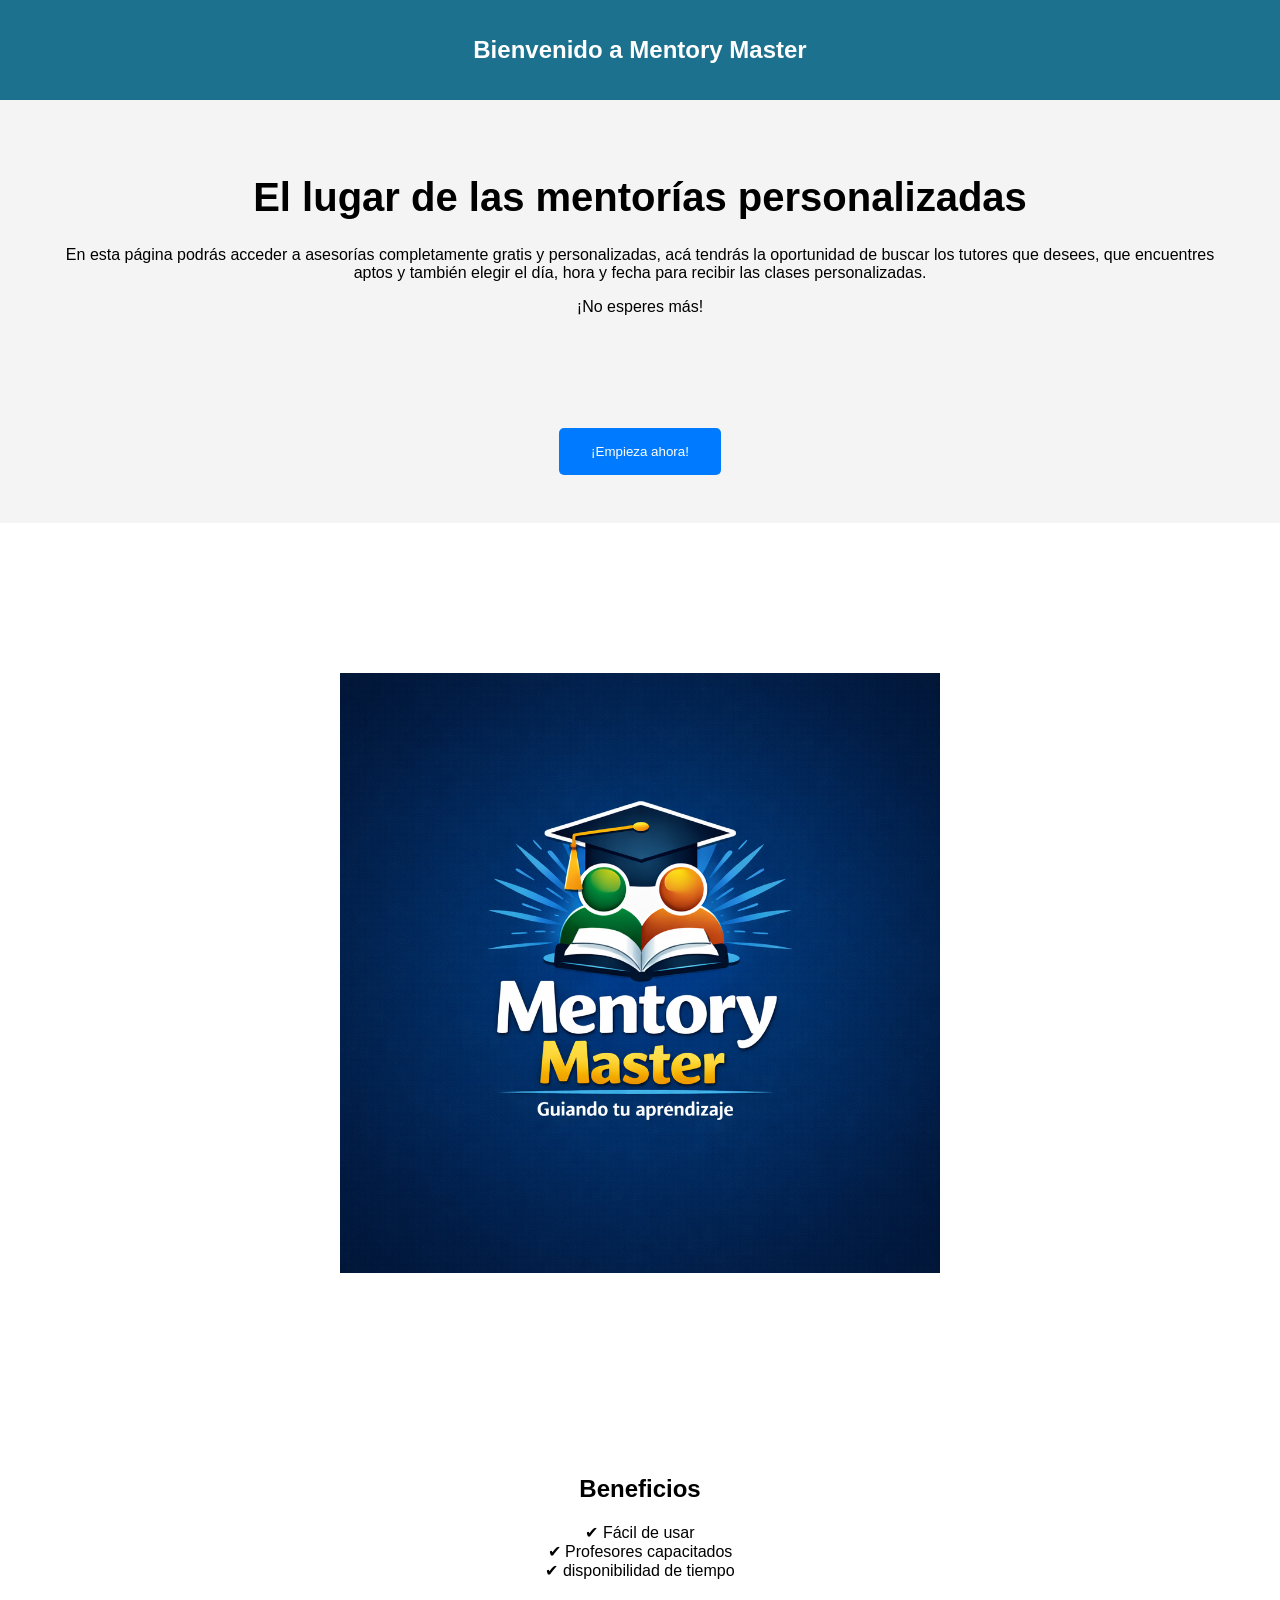
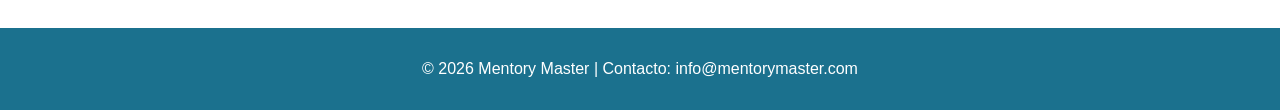
==== index.html @ bf9f0c04 "se terminan los cambios" ====
<!DOCTYPE html>
<html lang="es">
<head>
    <meta charset="UTF-8">
    <meta name="viewport" content="width=device-width, initial-scale=1.0">
    <title>Mentory Master</title>
    <link rel="stylesheet" href="./CSS/estiloinicio.css">
</head>
<body>
    <header>
        <h2>Bienvenido a Mentory Master</h2>
    </header>
    <div class="hero">
        <h1>El lugar de las mentorías personalizadas</h1>
    <p>En esta página podrás acceder a asesorías completamente gratis y personalizadas, 
       acá tendrás la oportunidad de buscar los tutores que desees, que encuentres aptos y también elegir el día,
       hora y fecha para recibir las clases personalizadas.
    </p>
    <p>¡No esperes más!</p>
    </div>
    <div class="hero">
        <a href="html/registro.html">
         <button class="btn">¡Empieza ahora!</button>
        </a>
    </div>
    
    <div class="contenedor">
        <img src="images/logo-mentory-master.png" alt="Logo Mentory Master" width="600">
    </div>
    

    <section>
    <h2>Beneficios</h2>
    <p>✔ Fácil de usar<br>✔ Profesores capacitados<br>✔ disponibilidad de tiempo</p>
  </section>

  <footer>
    <p>© 2026 Mentory Master | Contacto: info@mentorymaster.com</p>
  </footer>


</body>
</html>
---- CSS/estiloinicio.css ----
body { 
    font-family: Arial, sans-serif; margin:0; 
}

header { 
        background:rgb(27, 113, 142); color:#ffffff; padding:1rem; text-align:center; 
    }
.hero { 
    padding:3rem; text-align:center; background:#f4f4f4; 
}

.hero h1 { 
    font-size:2.5rem; 
}

.cta { 
    background:#007BFF; color:#fff; padding:1rem 2rem; border:none; cursor:pointer; 
}

section { 
    padding:2rem; text-align:center; 
}

footer { 
    background:rgb(27, 113, 142); color:#fff; padding:1rem; text-align:center; 
}
.contenedor {
  display: flex;
  justify-content: center;
  align-items: center;
  height: 100vh;
}
.btn {
  background: #007BFF;
  text-align:center;
  color: #fff;
  padding: 1rem 2rem;
  border: none;
  cursor: pointer;
  border-radius: 5px;
}
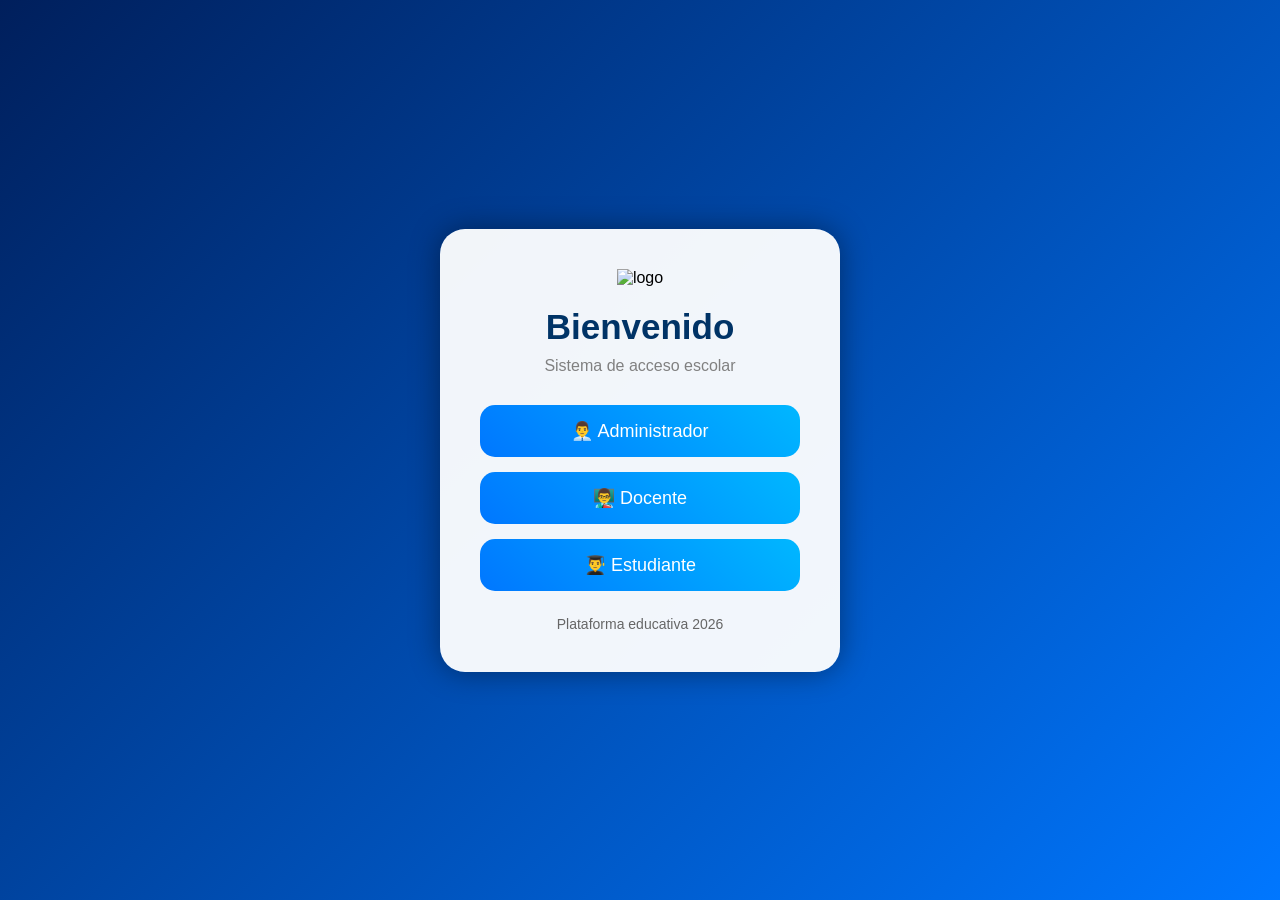
==== commit 04efbbf3: "subiendo proyecto RF004" ====
--- a/index.html
+++ b/index.html
@@ -1,43 +1,47 @@
 <!DOCTYPE html>
 <html lang="es">
 <head>
-    <meta charset="UTF-8">
-    <meta name="viewport" content="width=device-width, initial-scale=1.0">
-    <title>Mentory Master</title>
-    <link rel="stylesheet" href="./CSS/estiloinicio.css">
+
+<meta charset="UTF-8">
+<meta name="viewport" content="width=device-width, initial-scale=1.0">
+
+<title>Sistema Escolar</title>
+
+<link rel="stylesheet" href="css/style.css">
+
 </head>
 <body>
-    <header>
-        <h2>Bienvenido a Mentory Master</h2>
-    </header>
-    <div class="hero">
-        <h1>El lugar de las mentorías personalizadas</h1>
-    <p>En esta página podrás acceder a asesorías completamente gratis y personalizadas, 
-       acá tendrás la oportunidad de buscar los tutores que desees, que encuentres aptos y también elegir el día,
-       hora y fecha para recibir las clases personalizadas.
+
+<div class="container">
+
+    <img 
+    class="logo"
+    src="https://cdn-icons-png.flaticon.com/512/3135/3135755.png"
+    alt="logo">
+
+    <h1>Bienvenido</h1>
+
+    <p>
+        Sistema de acceso escolar
     </p>
-    <p>¡No esperes más!</p>
+
+    <a href="login-admin.html">
+        👨‍💼 Administrador
+    </a>
+
+    <a href="docente.html">
+        👨‍🏫 Docente
+    </a>
+
+    <a href="estudiante.html">
+        👨‍🎓 Estudiante
+    </a>
+
+    <div class="footer">
+        Plataforma educativa 2026
     </div>
-    <div class="hero">
-        <a href="html/registro.html">
-         <button class="btn">¡Empieza ahora!</button>
-        </a>
-    </div>
-    
-    <div class="contenedor">
-        <img src="images/logo-mentory-master.png" alt="Logo Mentory Master" width="600">
-    </div>
-    
 
-    <section>
-    <h2>Beneficios</h2>
-    <p>✔ Fácil de usar<br>✔ Profesores capacitados<br>✔ disponibilidad de tiempo</p>
-  </section>
-
-  <footer>
-    <p>© 2026 Mentory Master | Contacto: info@mentorymaster.com</p>
-  </footer>
-
+</div>
 
 </body>
 </html>
--- a/css/style.css
+++ b/css/style.css
@@ -0,0 +1,102 @@
+*{
+    margin:0;
+    padding:0;
+    box-sizing:border-box;
+    font-family:Arial;
+}
+
+body{
+    height:100vh;
+    display:flex;
+    justify-content:center;
+    align-items:center;
+    background:linear-gradient(135deg,#001f5c,#0077ff);
+    overflow:hidden;
+}
+
+.container{
+    width:400px;
+    background:rgba(255,255,255,0.95);
+    padding:40px;
+    border-radius:25px;
+    text-align:center;
+    box-shadow:0 0 30px rgba(0,0,0,0.4);
+    animation:entrada 1s ease;
+}
+
+@keyframes entrada{
+    from{
+        transform:translateY(-40px);
+        opacity:0;
+    }
+
+    to{
+        transform:translateY(0);
+        opacity:1;
+    }
+}
+
+.logo{
+    width:100px;
+    margin-bottom:20px;
+}
+
+h1{
+    color:#003366;
+    margin-bottom:10px;
+    font-size:35px;
+}
+
+p{
+    color:gray;
+    margin-bottom:30px;
+}
+
+a{
+    display:block;
+    text-decoration:none;
+    background:linear-gradient(45deg,#0077ff,#00b7ff);
+    color:white;
+    padding:15px;
+    margin:15px 0;
+    border-radius:15px;
+    font-size:18px;
+    transition:0.3s;
+}
+
+a:hover{
+    transform:scale(1.05);
+    box-shadow:0 0 15px rgba(0,119,255,0.5);
+}
+
+.footer{
+    margin-top:25px;
+    color:#666;
+    font-size:14px;
+}
+
+input{
+    width:100%;
+    padding:15px;
+    margin:15px 0;
+    border:none;
+    border-radius:15px;
+    background:#f1f1f1;
+    font-size:16px;
+}
+
+button{
+    width:100%;
+    padding:15px;
+    border:none;
+    border-radius:15px;
+    background:linear-gradient(45deg,#0077ff,#00b7ff);
+    color:white;
+    font-size:18px;
+    cursor:pointer;
+    transition:0.3s;
+}
+
+button:hover{
+    transform:scale(1.03);
+}
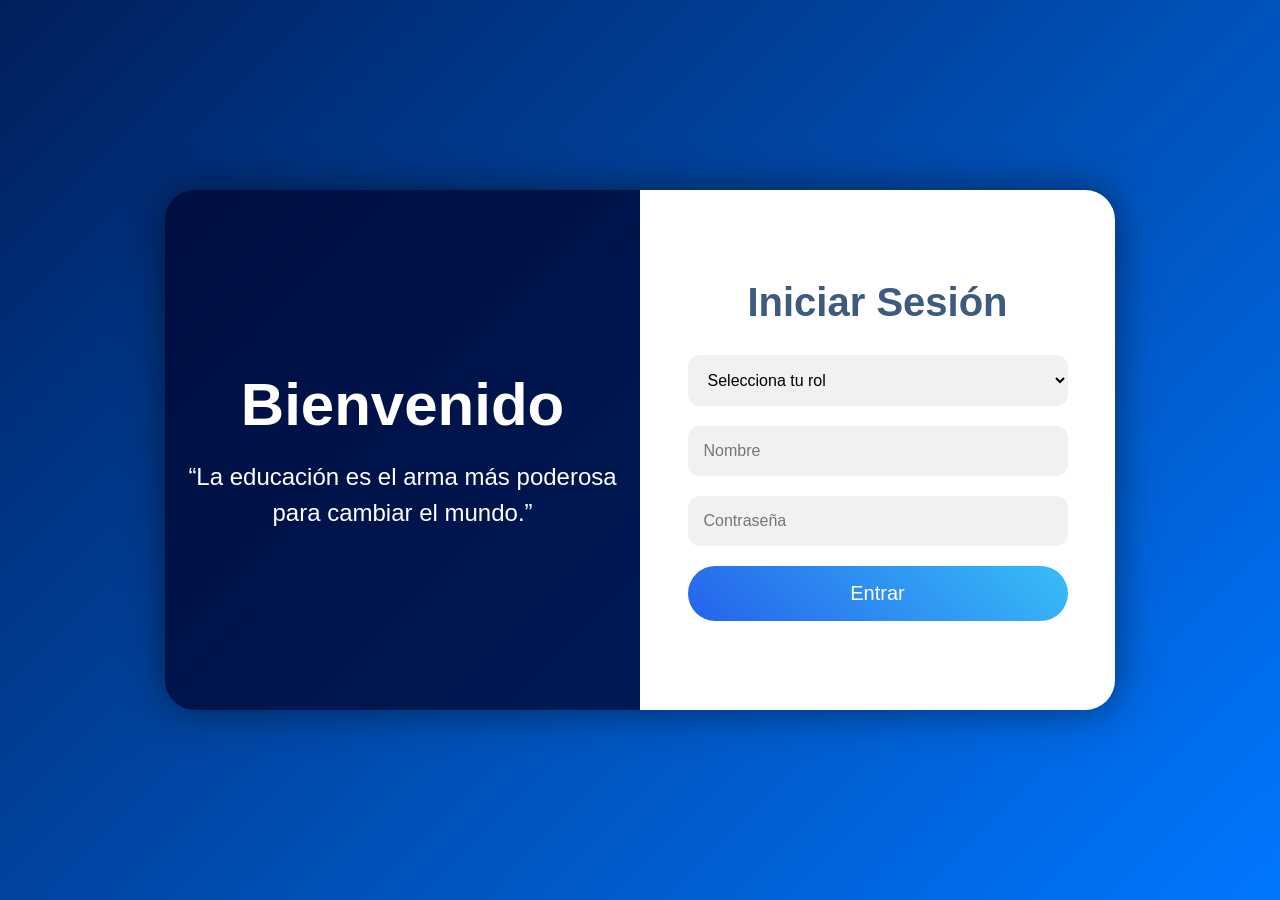
==== commit 260334fe: "subiendo proyecto RF004" ====
--- a/index.html
+++ b/index.html
@@ -1,47 +1,57 @@
 <!DOCTYPE html>
 <html lang="es">
+
 <head>
+    <meta charset="UTF-8">
+    <meta name="viewport" content="width=device-width, initial-scale=1.0">
+    <title>Login Animado</title>
+    <link rel="stylesheet" href="styles y scrip/styles.css">
+</head>
 
-<meta charset="UTF-8">
-<meta name="viewport" content="width=device-width, initial-scale=1.0">
-
-<title>Sistema Escolar</title>
-
-<link rel="stylesheet" href="css/style.css">
-
-</head>
 <body>
 
-<div class="container">
+    <div class="container">
+        <div class="left-panel">
+            <div class="overlay"></div>
+            <div class="content-left">
+                <h1>Bienvenido</h1>
+                <p>
+                    “La educación es el arma más poderosa <br>
+                    para cambiar el mundo.”
+                </p>
+            </div>
+        </div>
+        <div class="right-panel">
+            <form class="login-form" id="loginForm">
+                <h2>Iniciar Sesión</h2>
 
-    <img 
-    class="logo"
-    src="https://cdn-icons-png.flaticon.com/512/3135/3135755.png"
-    alt="logo">
+                <select required>
+                    <option value="" disabled selected>Selecciona tu rol</option>
+                    <option>Administrador</option>
+                    <option>Docente</option>
+                    <option>Estudiante</option>
+                </select>
 
-    <h1>Bienvenido</h1>
+                <input type="text" placeholder="Nombre" required>
+                <input type="password" placeholder="Contraseña" required>
 
-    <p>
-        Sistema de acceso escolar
-    </p>
+                <button type="submit" class="login-btn">
+                    <span>Entrar</span>
+                </button>
+            </form>
 
-    <a href="login-admin.html">
-        👨‍💼 Administrador
-    </a>
+            <!-- Pantalla animada -->
 
-    <a href="docente.html">
-        👨‍🏫 Docente
-    </a>
+            <div class="success-screen" id="successScreen">
+                <div class="loader"></div>
+                <h2>Ingresando...</h2>
+                <p>Bienvenido al sistema</p>
+            </div>
+        </div>
 
-    <a href="estudiante.html">
-        👨‍🎓 Estudiante
-    </a>
-
-    <div class="footer">
-        Plataforma educativa 2026
     </div>
 
-</div>
+    <script src="styles y scrip/scrip.js"></script>
+</body>
 
-</body>
 </html>
--- a/styles y scrip/styles.css
+++ b/styles y scrip/styles.css
@@ -0,0 +1,233 @@
+*{
+    margin:0;
+    padding:0;
+    box-sizing:border-box;
+    font-family: Arial, Helvetica, sans-serif;
+}
+
+body{
+    height:100vh;
+    display:flex;
+    justify-content:center;
+    align-items:center;
+    background: linear-gradient(135deg,#001f5c,#0077ff);
+    overflow:hidden;
+}
+
+.container{
+    width:950px;
+    height:520px;
+    display:flex;
+    border-radius:30px;
+    overflow:hidden;
+    box-shadow:0 0 40px rgba(0,0,0,0.5);
+    animation: aparecer 1s ease;
+}
+
+@keyframes aparecer{
+    from{
+        transform:scale(0.8);
+        opacity:0;
+    }
+
+    to{
+        transform:scale(1);
+        opacity:1;
+    }
+}
+
+.left-panel{
+    width:50%;
+    position:relative;
+    background:url('https://images.unsplash.com/photo-1521587760476-6c12a4b040da?q=80&w=1200&auto=format&fit=crop') center/cover;
+    display:flex;
+    justify-content:center;
+    align-items:center;
+}
+
+.overlay{
+    position:absolute;
+    width:100%;
+    height:100%;
+    background:rgba(0,0,40,0.7);
+}
+
+.content-left{
+    position:relative;
+    z-index:2;
+    text-align:center;
+    color:white;
+    padding:20px;
+    animation: moverTexto 2s infinite alternate;
+}
+
+@keyframes moverTexto{
+    from{
+        transform:translateY(-5px);
+    }
+
+    to{
+        transform:translateY(5px);
+    }
+}
+
+.content-left h1{
+    font-size:60px;
+    margin-bottom:20px;
+}
+
+.content-left p{
+    font-size:24px;
+    line-height:1.5;
+}
+
+.right-panel{
+    width:50%;
+    background:white;
+    display:flex;
+    justify-content:center;
+    align-items:center;
+    position:relative;
+}
+
+.login-form{
+    width:80%;
+    display:flex;
+    flex-direction:column;
+    gap:20px;
+    transition:0.5s;
+}
+
+.login-form h2{
+    text-align:center;
+    color:#3d5a80;
+    font-size:40px;
+    margin-bottom:10px;
+}
+
+.login-form input,
+.login-form select{
+    padding:16px;
+    border:none;
+    border-radius:12px;
+    background:#f1f1f1;
+    font-size:16px;
+    outline:none;
+    transition:0.3s;
+}
+
+.login-form input:focus,
+.login-form select:focus{
+    transform:scale(1.03);
+    box-shadow:0 0 10px rgba(0,119,255,0.4);
+}
+
+.login-btn{
+    height:55px;
+    border:none;
+    border-radius:40px;
+    background:linear-gradient(45deg,#2563eb,#38bdf8);
+    color:white;
+    font-size:20px;
+    cursor:pointer;
+    position:relative;
+    overflow:hidden;
+    transition:0.4s;
+}
+
+.login-btn:hover{
+    transform:scale(1.05);
+    box-shadow:0 0 20px rgba(0,119,255,0.6);
+}
+
+.login-btn::before{
+    content:'';
+    position:absolute;
+    width:40px;
+    height:200%;
+    background:rgba(255,255,255,0.4);
+    transform:rotate(25deg);
+    top:-50px;
+    left:-80px;
+    animation: brillo 3s infinite;
+}
+
+@keyframes brillo{
+    0%{
+        left:-80px;
+    }
+
+    100%{
+        left:120%;
+    }
+}
+
+.success-screen{
+    position:absolute;
+    width:100%;
+    height:100%;
+    background:linear-gradient(135deg,#2563eb,#38bdf8);
+    display:flex;
+    justify-content:center;
+    align-items:center;
+    flex-direction:column;
+    color:white;
+    transform:scale(0);
+    transition:0.6s ease;
+}
+
+.success-screen.active{
+    transform:scale(1);
+}
+
+.loader{
+    width:90px;
+    height:90px;
+    border:8px solid rgba(255,255,255,0.3);
+    border-top:8px solid white;
+    border-radius:50%;
+    animation:girar 1s linear infinite;
+    margin-bottom:25px;
+}
+
+@keyframes girar{
+    from{
+        transform:rotate(0deg);
+    }
+
+    to{
+        transform:rotate(360deg);
+    }
+}
+
+.success-screen h2{
+    font-size:40px;
+    margin-bottom:10px;
+}
+
+.success-screen p{
+    font-size:20px;
+}
+
+@media(max-width:900px){
+
+    .container{
+        width:95%;
+        height:auto;
+        flex-direction:column;
+    }
+
+    .left-panel,
+    .right-panel{
+        width:100%;
+        height:350px;
+    }
+
+    .content-left h1{
+        font-size:45px;
+    }
+
+    .content-left p{
+        font-size:18px;
+    }
+}
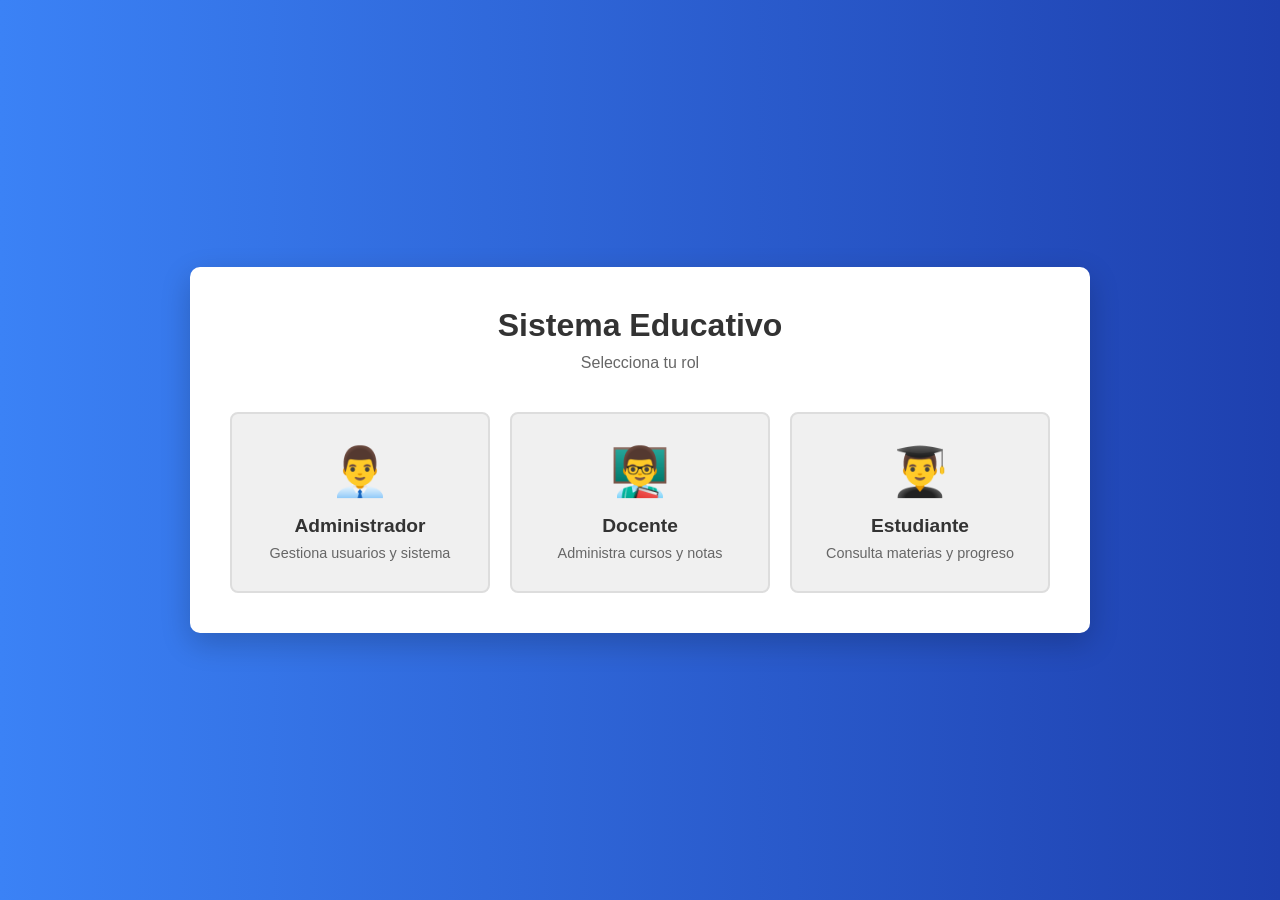
==== commit 8797d318: "subiendo pagina terminada con el RF003 y RF004" ====
--- a/index.html
+++ b/index.html
@@ -1,57 +1,89 @@
 <!DOCTYPE html>
 <html lang="es">
-
 <head>
     <meta charset="UTF-8">
     <meta name="viewport" content="width=device-width, initial-scale=1.0">
-    <title>Login Animado</title>
+    <title>Inicio de Sesión</title>
     <link rel="stylesheet" href="styles y scrip/styles.css">
 </head>
+<body>
+    <div class="cuerpo">
+        <div class="div-container">
+            <!-- PANEL DE ROLES -->
+            <div class="divRolPanel-rol-panel" id="rolPanel">
+                <div class="div-titulo">
+                    <h1>Sistema Educativo</h1>
+                    <p>Selecciona tu rol</p>
+                </div>
 
-<body>
+                <div class="roles">
+                    <div class="card" onclick="seleccionarRol('administrador')">
+                        <h2>👨‍💼</h2>
+                        <h3>Administrador</h3>
+                        <p>Gestiona usuarios y sistema</p>
+                    </div>
 
-    <div class="container">
-        <div class="left-panel">
-            <div class="overlay"></div>
-            <div class="content-left">
-                <h1>Bienvenido</h1>
-                <p>
-                    “La educación es el arma más poderosa <br>
-                    para cambiar el mundo.”
-                </p>
+                    <div class="card" onclick="seleccionarRol('docente')">
+                        <h2>👨‍🏫</h2>
+                        <h3>Docente</h3>
+                        <p>Administra cursos y notas</p>
+                    </div>
+
+                    <div class="card" onclick="seleccionarRol('estudiante')">
+                        <h2>👨‍🎓</h2>
+                        <h3>Estudiante</h3>
+                        <p>Consulta materias y progreso</p>
+                    </div>
+                </div>
             </div>
+
+            <!-- PANEL LOGIN -->
+            <div class="divLoginPanel-login-panel" id="loginPanel" style="display: none;">
+                <button class="btn-atras" onclick="volverARoles()">← Atrás</button>
+
+                <div class="login-izquierda">
+                    <div class="login-contenido-izq">
+                        <h1 class="bienvenido-texto">Bienvenido</h1>
+                        <p class="frase-texto">La educación es el arma más poderosa para cambiar el mundo.</p>
+                    </div>
+                </div>
+
+                <div class="login-derecha">
+                    <div class="titulo-login">
+                        <h2>Iniciar Sesión</h2>
+                        <p id="rolSubtitulo">Administrador</p>
+                    </div>
+
+                    <form onsubmit="iniciarSesion(event)" id="formLogin">
+                        <div class="form-group">
+                            <label>Nombre de Usuario</label>
+                            <input 
+                                type="text" 
+                                id="username" 
+                                placeholder="Ingresa tu nombre"
+                                required
+                            >
+                        </div>
+
+                        <div class="form-group">
+                            <label>Contraseña</label>
+                            <input 
+                                type="password" 
+                                id="password" 
+                                placeholder="Ingresa tu contraseña"
+                                required
+                            >
+                        </div>
+
+                        <button type="submit" class="btn-ingresar">Ingresar</button>
+                    </form>
+                </div>
+            </div>
+
         </div>
-        <div class="right-panel">
-            <form class="login-form" id="loginForm">
-                <h2>Iniciar Sesión</h2>
-
-                <select required>
-                    <option value="" disabled selected>Selecciona tu rol</option>
-                    <option>Administrador</option>
-                    <option>Docente</option>
-                    <option>Estudiante</option>
-                </select>
-
-                <input type="text" placeholder="Nombre" required>
-                <input type="password" placeholder="Contraseña" required>
-
-                <button type="submit" class="login-btn">
-                    <span>Entrar</span>
-                </button>
-            </form>
-
-            <!-- Pantalla animada -->
-
-            <div class="success-screen" id="successScreen">
-                <div class="loader"></div>
-                <h2>Ingresando...</h2>
-                <p>Bienvenido al sistema</p>
-            </div>
-        </div>
-
     </div>
+   
 
     <script src="styles y scrip/scrip.js"></script>
 </body>
-
 </html>
--- a/styles y scrip/styles.css
+++ b/styles y scrip/styles.css
@@ -1,233 +1,310 @@
-*{
-    margin:0;
-    padding:0;
-    box-sizing:border-box;
-    font-family: Arial, Helvetica, sans-serif;
-}
-
-body{
-    height:100vh;
-    display:flex;
-    justify-content:center;
-    align-items:center;
-    background: linear-gradient(135deg,#001f5c,#0077ff);
-    overflow:hidden;
-}
-
-.container{
-    width:950px;
-    height:520px;
-    display:flex;
-    border-radius:30px;
-    overflow:hidden;
-    box-shadow:0 0 40px rgba(0,0,0,0.5);
-    animation: aparecer 1s ease;
-}
-
-@keyframes aparecer{
-    from{
-        transform:scale(0.8);
-        opacity:0;
-    }
-
-    to{
-        transform:scale(1);
-        opacity:1;
-    }
-}
-
-.left-panel{
-    width:50%;
-    position:relative;
-    background:url('https://images.unsplash.com/photo-1521587760476-6c12a4b040da?q=80&w=1200&auto=format&fit=crop') center/cover;
-    display:flex;
-    justify-content:center;
-    align-items:center;
-}
-
-.overlay{
-    position:absolute;
-    width:100%;
-    height:100%;
-    background:rgba(0,0,40,0.7);
-}
-
-.content-left{
-    position:relative;
-    z-index:2;
-    text-align:center;
-    color:white;
-    padding:20px;
-    animation: moverTexto 2s infinite alternate;
-}
-
-@keyframes moverTexto{
-    from{
-        transform:translateY(-5px);
-    }
-
-    to{
-        transform:translateY(5px);
-    }
-}
-
-.content-left h1{
-    font-size:60px;
-    margin-bottom:20px;
-}
-
-.content-left p{
-    font-size:24px;
-    line-height:1.5;
-}
-
-.right-panel{
-    width:50%;
-    background:white;
-    display:flex;
-    justify-content:center;
-    align-items:center;
-    position:relative;
-}
-
-.login-form{
-    width:80%;
-    display:flex;
-    flex-direction:column;
-    gap:20px;
-    transition:0.5s;
-}
-
-.login-form h2{
-    text-align:center;
-    color:#3d5a80;
-    font-size:40px;
-    margin-bottom:10px;
-}
-
-.login-form input,
-.login-form select{
-    padding:16px;
-    border:none;
-    border-radius:12px;
-    background:#f1f1f1;
-    font-size:16px;
-    outline:none;
-    transition:0.3s;
-}
-
-.login-form input:focus,
-.login-form select:focus{
-    transform:scale(1.03);
-    box-shadow:0 0 10px rgba(0,119,255,0.4);
-}
-
-.login-btn{
-    height:55px;
-    border:none;
-    border-radius:40px;
-    background:linear-gradient(45deg,#2563eb,#38bdf8);
-    color:white;
-    font-size:20px;
-    cursor:pointer;
-    position:relative;
-    overflow:hidden;
-    transition:0.4s;
-}
-
-.login-btn:hover{
-    transform:scale(1.05);
-    box-shadow:0 0 20px rgba(0,119,255,0.6);
-}
-
-.login-btn::before{
-    content:'';
-    position:absolute;
-    width:40px;
-    height:200%;
-    background:rgba(255,255,255,0.4);
-    transform:rotate(25deg);
-    top:-50px;
-    left:-80px;
-    animation: brillo 3s infinite;
-}
-
-@keyframes brillo{
-    0%{
-        left:-80px;
-    }
-
-    100%{
-        left:120%;
-    }
-}
-
-.success-screen{
-    position:absolute;
-    width:100%;
-    height:100%;
-    background:linear-gradient(135deg,#2563eb,#38bdf8);
-    display:flex;
-    justify-content:center;
-    align-items:center;
-    flex-direction:column;
-    color:white;
-    transform:scale(0);
-    transition:0.6s ease;
-}
-
-.success-screen.active{
-    transform:scale(1);
-}
-
-.loader{
-    width:90px;
-    height:90px;
-    border:8px solid rgba(255,255,255,0.3);
-    border-top:8px solid white;
-    border-radius:50%;
-    animation:girar 1s linear infinite;
-    margin-bottom:25px;
-}
-
-@keyframes girar{
-    from{
-        transform:rotate(0deg);
-    }
-
-    to{
-        transform:rotate(360deg);
-    }
-}
-
-.success-screen h2{
-    font-size:40px;
-    margin-bottom:10px;
-}
-
-.success-screen p{
-    font-size:20px;
-}
-
-@media(max-width:900px){
-
-    .container{
-        width:95%;
-        height:auto;
-        flex-direction:column;
-    }
-
-    .left-panel,
-    .right-panel{
-        width:100%;
-        height:350px;
-    }
-
-    .content-left h1{
-        font-size:45px;
-    }
-
-    .content-left p{
-        font-size:18px;
+* {
+    margin: 0;
+    padding: 0;
+    box-sizing: border-box;
+}
+
+html, body {
+    width: 100%;
+    height: 100%;
+    font-family: Arial, sans-serif;
+}
+
+body {
+    background: linear-gradient(to right, #3b82f6, #1e40af);
+    display: flex;
+    align-items: center;
+    justify-content: center;
+    min-height: 100vh;
+}
+
+.cuerpo {
+    width: 100%;
+    display: flex;
+    align-items: center;
+    justify-content: center;
+}
+
+.divRolPanel-rol-panel {
+    padding: 40px;
+    text-align: center;
+}
+
+.div-titulo h1 {
+    font-size: 2rem;
+    color: #333;
+    margin-bottom: 10px;
+}
+
+.div-titulo p {
+    font-size: 1rem;
+    color: #666;
+    margin-bottom: 40px;
+}
+
+.roles {
+    display: grid;
+    grid-template-columns: repeat(auto-fit, minmax(200px, 1fr));
+    gap: 20px;
+}
+
+.card {
+    background: #f0f0f0;
+    border: 2px solid #ddd;
+    border-radius: 8px;
+    padding: 30px 20px;
+    text-align: center;
+    cursor: pointer;
+    transition: all 0.3s;
+}
+
+.card:hover {
+    background: #e8e8e8;
+    border-color: #3b82f6;
+    transform: translateY(-5px);
+    box-shadow: 0 5px 15px rgba(59, 130, 246, 0.2);
+}
+
+.card h2 {
+    font-size: 3rem;
+    margin-bottom: 15px;
+}
+
+.card h3 {
+    font-size: 1.2rem;
+    color: #333;
+    margin-bottom: 8px;
+}
+
+.card p {
+    color: #666;
+    font-size: 0.9rem;
+}
+
+.divLoginPanel-login-panel {
+    display: grid;
+    grid-template-columns: 1fr 1fr;
+    height: 100%;
+    border-radius: 10px;
+    overflow: hidden;
+    position: relative;
+}
+.div-container {
+    background: rgb(255, 255, 255);
+    border-radius: 10px;
+    box-shadow: 0 10px 30px rgba(0, 0, 0, 0.2);
+    width: 90%;
+    max-width: 900px;
+    min-height: 350px;
+}
+
+.btn-atras {
+    position: absolute;
+    top: 15px;
+    left: 15px;
+    background: rgba(255, 255, 255, 0.2);
+    border: 1px solid rgba(255, 255, 255, 0.3);
+    padding: 10px 15px;
+    border-radius: 5px;
+    cursor: pointer;
+    font-size: 0.9rem;
+    color: white;
+    transition: all 0.2s;
+    z-index: 10;
+}
+
+.btn-atras:hover {
+    background: rgba(255, 255, 255, 0.3);
+    border-color: rgba(255, 255, 255, 0.5);
+}
+
+.login-izquierda {
+    background: linear-gradient(135deg, #1e3c72 0%, #2a5298 50%, #3b82f6 100%);
+    background-position: center;
+    display: flex;
+    align-items: center;
+    justify-content: center;
+    padding: 30px;
+    position: relative;
+    overflow: hidden;
+}
+
+.login-contenido-izq {
+    text-align: left;
+    z-index: 2;
+    position: relative;
+}
+
+.bienvenido-texto {
+    font-size: 3.5rem;
+    color: #38aef3;
+    font-weight: bold;
+    margin-bottom: 20px;
+    letter-spacing: 2px;
+    animation: flotarTexto 3s ease-in-out infinite;
+}
+
+.frase-texto {
+    color: rgba(0, 0, 0, 0.85);
+    font-size: 0.95rem;
+    line-height: 1.6;
+    max-width: 300px;
+    font-style: italic;
+    animation: flotarTexto 3s ease-in-out infinite;
+}
+
+@keyframes flotarTexto {
+    0%, 100% {
+        transform: translateY(0px);
+    }
+    50% {
+        transform: translateY(-15px);
+    }
+}
+
+.login-derecha {
+    background: #f8f9fa;
+    padding: 50px 40px;
+    display: flex;
+    flex-direction: column;
+    justify-content: center;
+}
+
+.titulo-login {
+    margin-bottom: 30px;
+}
+
+.titulo-login h2 {
+    font-size: 1.8rem;
+    color: #1a73e8;
+    margin-bottom: 5px;
+    font-weight: bold;
+}
+
+.titulo-login p {
+    color: #888;
+    font-size: 0.95rem;
+}
+
+form {
+    display: flex;
+    flex-direction: column;
+    gap: 18px;
+}
+
+.form-group {
+    display: flex;
+    flex-direction: column;
+    gap: 6px;
+}
+
+.form-group label {
+    font-weight: bold;
+    color: #333;
+    font-size: 0.9rem;
+}
+
+.form-group input {
+    padding: 12px 14px;
+    border: 2px solid #ddd;
+    border-radius: 6px;
+    font-size: 0.95rem;
+    transition: all 0.2s;
+    background: white;
+}
+
+.form-group input:focus {
+    outline: none;
+    border-color: #3b82f6;
+    box-shadow: 0 0 0 3px rgba(59, 130, 246, 0.1);
+}
+
+.form-group input::placeholder {
+    color: #bbb;
+}
+
+.btn-ingresar {
+    padding: 14px 20px;
+    background: linear-gradient(to right, #00bcd4, #0097a7);
+    color: white;
+    border: none;
+    border-radius: 25px;
+    font-size: 1rem;
+    font-weight: bold;
+    cursor: pointer;
+    transition: all 0.3s;
+    margin-top: 10px;
+    box-shadow: 0 4px 12px rgba(0, 188, 212, 0.3);
+}
+
+.btn-ingresar:hover {
+    background: linear-gradient(to right, #00acc1, #00838f);
+    transform: translateY(-2px);
+    box-shadow: 0 6px 16px rgba(0, 188, 212, 0.4);
+}
+
+.btn-ingresar:active {
+    transform: translateY(0);
+}
+
+.btn-ingresar:disabled {
+    opacity: 0.6;
+    cursor: not-allowed;
+}
+
+@media (max-width: 768px) {
+    .divLoginPanel-login-panel {
+        grid-template-columns: 1fr;
+        min-height: auto;
+    }
+
+    .login-izquierda {
+        padding: 25px;
+        min-height: 250px;
+    }
+
+    .login-derecha {
+        padding: 30px;
+    }
+
+    .roles {
+        grid-template-columns: 1fr;
+    }
+
+    .bienvenido-texto {
+        font-size: 2.5rem;
+    }
+
+    .frase-texto {
+        font-size: 0.85rem;
+    }
+}
+
+@media (max-width: 480px) {
+    .div-container {
+        width: 100%;
+        border-radius: 0;
+        min-height: 100vh;
+    }
+
+    .divRolPanel-rol-panel {
+        padding: 20px;
+    }
+
+    .div-titulo h1 {
+        font-size: 1.5rem;
+    }
+
+    .login-derecha {
+        padding: 20px;
+    }
+
+    .bienvenido-texto {
+        font-size: 2rem;
+    }
+
+    .btn-atras {
+        top: 10px;
+        left: 10px;
     }
 }
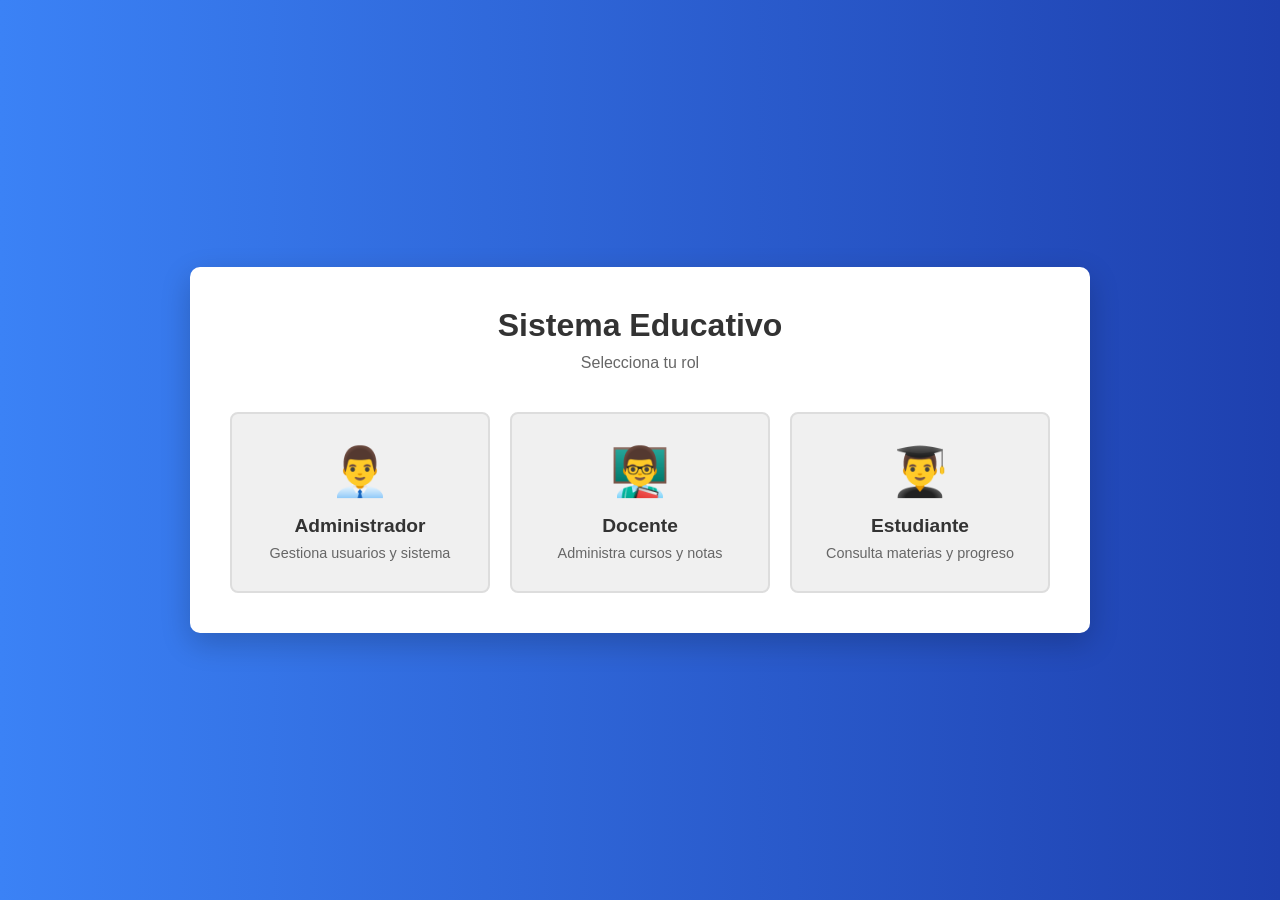
==== commit c453bde4: "Subiendo pagina casi terminada con RF003 y RF004" ====
--- a/index.html
+++ b/index.html
@@ -1,12 +1,20 @@
 <!DOCTYPE html>
 <html lang="es">
+
 <head>
     <meta charset="UTF-8">
     <meta name="viewport" content="width=device-width, initial-scale=1.0">
     <title>Inicio de Sesión</title>
     <link rel="stylesheet" href="styles y scrip/styles.css">
 </head>
+
 <body>
+    <div class="video-fondo">
+        <video autoplay muted loop>
+            <source src="./imagenes y video/mentoria.mp4" type="video/mp4">
+            Tu navegador no soporta el elemento de video.
+        </video>
+    </div>
     <div class="cuerpo">
         <div class="div-container">
             <!-- PANEL DE ROLES -->
@@ -42,6 +50,8 @@
                 <button class="btn-atras" onclick="volverARoles()">← Atrás</button>
 
                 <div class="login-izquierda">
+                    <img src="./imagenes y video/bibloteca.jpg" alt="Biblioteca" class="biblioteca-img">
+
                     <div class="login-contenido-izq">
                         <h1 class="bienvenido-texto">Bienvenido</h1>
                         <p class="frase-texto">La educación es el arma más poderosa para cambiar el mundo.</p>
@@ -57,33 +67,23 @@
                     <form onsubmit="iniciarSesion(event)" id="formLogin">
                         <div class="form-group">
                             <label>Nombre de Usuario</label>
-                            <input 
-                                type="text" 
-                                id="username" 
-                                placeholder="Ingresa tu nombre"
-                                required
-                            >
+                            <input type="text" id="username" placeholder="Ingresa tu nombre" required>
                         </div>
 
                         <div class="form-group">
                             <label>Contraseña</label>
-                            <input 
-                                type="password" 
-                                id="password" 
-                                placeholder="Ingresa tu contraseña"
-                                required
-                            >
+                            <input type="password" id="password" placeholder="Ingresa tu contraseña" required>
                         </div>
-
-                        <button type="submit" class="btn-ingresar">Ingresar</button>
+                        <div <button type="button" class="btn-ingresar" onclick="iniciarSesion(event)">Ingresar</button>
                     </form>
                 </div>
             </div>
 
         </div>
     </div>
-   
+
 
     <script src="styles y scrip/scrip.js"></script>
 </body>
+
 </html>
--- a/styles y scrip/styles.css
+++ b/styles y scrip/styles.css
@@ -18,6 +18,21 @@
     min-height: 100vh;
 }
 
+.video-fondo {
+    position: fixed;
+    top: 0;
+    left: 0;
+    width: 100%;
+    height: 100%;
+    overflow: hidden;
+    z-index: -1;
+}
+
+.video-fondo video {
+    width: 100%;
+    height: 100%;
+    object-fit: cover;
+}
 .cuerpo {
     width: 100%;
     display: flex;
@@ -130,10 +145,25 @@
 }
 
 .login-contenido-izq {
+   position: relative;
+    z-index: 2; /* Para que el texto esté encima de la imagen */
+    color: white;
     text-align: left;
     z-index: 2;
     position: relative;
 }
+
+
+.biblioteca-img {
+    width: 100%;
+    height: 100%;
+    object-fit: cover;
+    position: absolute;
+    top: 0;
+    left: 0;
+    z-index: 1;
+}
+
 
 .bienvenido-texto {
     font-size: 3.5rem;
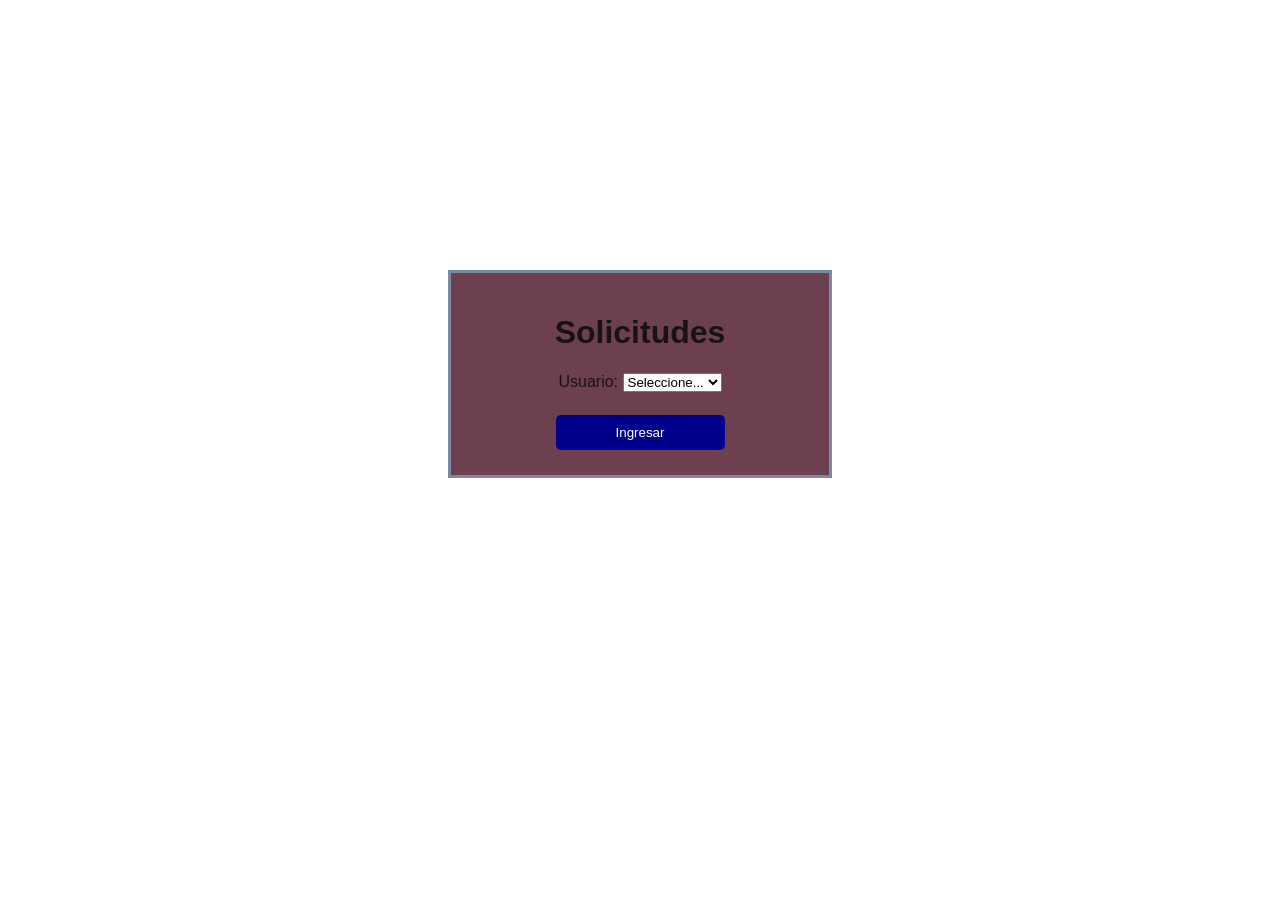
==== commit ab74b307: "primer aporte: index, docente, estudiante, estilos y chat.js" ====
--- a/index.html
+++ b/index.html
@@ -1,89 +1,63 @@
 <!DOCTYPE html>
 <html lang="es">
+<head>
+   <link rel="stylesheet" href="solo estilos/styles (1).css">
+   <meta charset="UTF-8">
+   <meta name="viewport" content="width=device-width, initial-scale=1.0">
+   <title>Mentory Master</title>
+   <style>
+    body {
+      margin: 0;
+      height: 100vh;
+      display: flex;
+      justify-content: center;
+      align-items: flex-start;
+    }
+    .contenedor {
+      background: #6c404f;
+      margin-top: 30vh;
+      border: 3px solid rgb(122, 136, 164);
+      padding: 20px;
+      text-align: center;
+      width: 30%;                
+      box-sizing: border-box;
+    }
+    input, button {
+      width: 50%;
+      margin: 5px 0;
+    }
+   </style>
+</head>
+<body>
+  <div class="contenedor">
+    <h1>Solicitudes</h1>
 
-<head>
-    <meta charset="UTF-8">
-    <meta name="viewport" content="width=device-width, initial-scale=1.0">
-    <title>Inicio de Sesión</title>
-    <link rel="stylesheet" href="styles y scrip/styles.css">
-</head>
+    <form onsubmit="login(event)">
+      <label>Usuario:</label>
+      <select id="usuario" required>
+        <option value="" disabled selected>Seleccione...</option>
+        <option value="docente">Docente</option>
+        <option value="estudiante">Estudiante</option>
+      </select><br><br>
+      <button type="submit">Ingresar</button>
+    </form>
+  </div>
 
-<body>
-    <div class="video-fondo">
-        <video autoplay muted loop>
-            <source src="./imagenes y video/mentoria.mp4" type="video/mp4">
-            Tu navegador no soporta el elemento de video.
-        </video>
-    </div>
-    <div class="cuerpo">
-        <div class="div-container">
-            <!-- PANEL DE ROLES -->
-            <div class="divRolPanel-rol-panel" id="rolPanel">
-                <div class="div-titulo">
-                    <h1>Sistema Educativo</h1>
-                    <p>Selecciona tu rol</p>
-                </div>
-
-                <div class="roles">
-                    <div class="card" onclick="seleccionarRol('administrador')">
-                        <h2>👨‍💼</h2>
-                        <h3>Administrador</h3>
-                        <p>Gestiona usuarios y sistema</p>
-                    </div>
-
-                    <div class="card" onclick="seleccionarRol('docente')">
-                        <h2>👨‍🏫</h2>
-                        <h3>Docente</h3>
-                        <p>Administra cursos y notas</p>
-                    </div>
-
-                    <div class="card" onclick="seleccionarRol('estudiante')">
-                        <h2>👨‍🎓</h2>
-                        <h3>Estudiante</h3>
-                        <p>Consulta materias y progreso</p>
-                    </div>
-                </div>
-            </div>
-
-            <!-- PANEL LOGIN -->
-            <div class="divLoginPanel-login-panel" id="loginPanel" style="display: none;">
-                <button class="btn-atras" onclick="volverARoles()">← Atrás</button>
-
-                <div class="login-izquierda">
-                    <img src="./imagenes y video/bibloteca.jpg" alt="Biblioteca" class="biblioteca-img">
-
-                    <div class="login-contenido-izq">
-                        <h1 class="bienvenido-texto">Bienvenido</h1>
-                        <p class="frase-texto">La educación es el arma más poderosa para cambiar el mundo.</p>
-                    </div>
-                </div>
-
-                <div class="login-derecha">
-                    <div class="titulo-login">
-                        <h2>Iniciar Sesión</h2>
-                        <p id="rolSubtitulo">Administrador</p>
-                    </div>
-
-                    <form onsubmit="iniciarSesion(event)" id="formLogin">
-                        <div class="form-group">
-                            <label>Nombre de Usuario</label>
-                            <input type="text" id="username" placeholder="Ingresa tu nombre" required>
-                        </div>
-
-                        <div class="form-group">
-                            <label>Contraseña</label>
-                            <input type="password" id="password" placeholder="Ingresa tu contraseña" required>
-                        </div>
-                        <div <button type="button" class="btn-ingresar" onclick="iniciarSesion(event)">Ingresar</button>
-                    </form>
-                </div>
-            </div>
-
-        </div>
-    </div>
+  <script>
+    function login(event){
+      event.preventDefault();
+      const usuario = document.getElementById("usuario").value;
+      if(usuario === "docente"){
+        window.location.href = "docente.html";
+      } else if(usuario === "estudiante"){
+        window.location.href = "estudiante.html";
+      } else {
+        alert("Seleccione un usuario válido");
+      }
+    }
+  </script>
+</body>
+</html>
 
 
-    <script src="styles y scrip/scrip.js"></script>
-</body>
 
-</html>
--- a/solo estilos/styles (1).css
+++ b/solo estilos/styles (1).css
@@ -0,0 +1,46 @@
+body {
+    background-image: url(https://psicotecnicos-net.com.ar/wp-content/uploads/Mentoring-2.jpg);
+    font-family: Arial, sans-serif;
+    color: rgb(216, 23, 23);
+    margin: 20px;
+}
+
+h1, h3, p, label {
+    color: rgb(24, 19, 19);
+}
+
+.seccion {
+    border: 2px solid white;
+    padding: 15px;
+    margin-bottom: 20px;
+    border-radius: 8px;
+    background-color: rgb(209, 197, 197);
+    color: rgb(18, 15, 15);
+}
+
+
+button {
+    background-color: #00008B;
+    color: white;
+    border: none;
+    padding: 10px 15px;
+    margin-right: 10px;
+    border-radius: 5px;
+    cursor: pointer;
+}
+
+button:hover {
+    background-color: #000066;
+
+#chatBox {
+    border: 2px solid rgb(204, 11, 11);
+    width: 400px;
+    height: 200px;
+    overflow-y: auto;
+    padding: 10px;
+    margin-bottom: 10px;
+    border-radius: 8px;
+    background-color: rgba(255,255,255,0.2);
+    color: white;
+}
+}
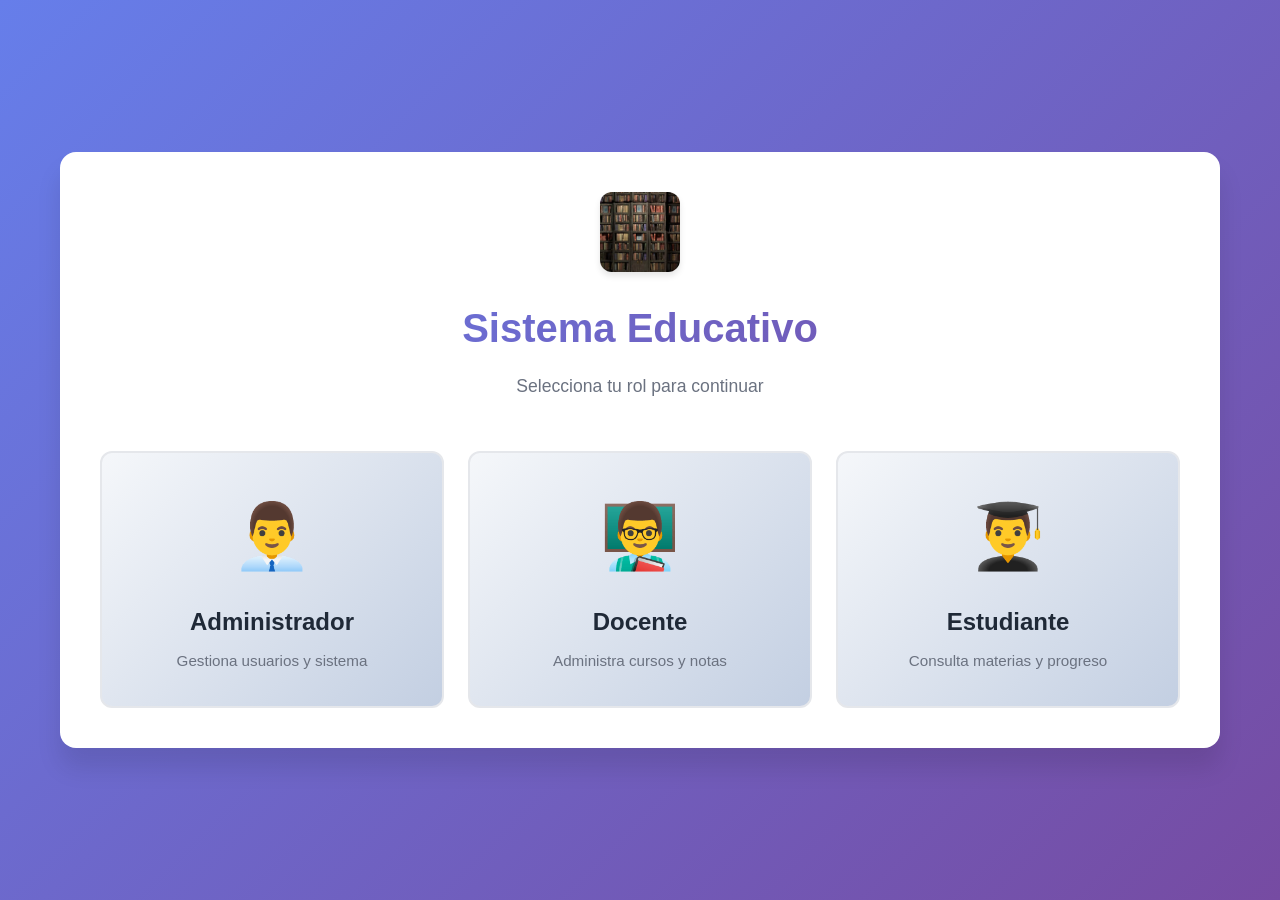
==== commit 154cf4e1: "subiendo inicio de sesion luis david romero" ====
--- a/index.html
+++ b/index.html
@@ -1,63 +1,87 @@
 <!DOCTYPE html>
 <html lang="es">
 <head>
-   <link rel="stylesheet" href="solo estilos/styles (1).css">
-   <meta charset="UTF-8">
-   <meta name="viewport" content="width=device-width, initial-scale=1.0">
-   <title>Mentory Master</title>
-   <style>
-    body {
-      margin: 0;
-      height: 100vh;
-      display: flex;
-      justify-content: center;
-      align-items: flex-start;
-    }
-    .contenedor {
-      background: #6c404f;
-      margin-top: 30vh;
-      border: 3px solid rgb(122, 136, 164);
-      padding: 20px;
-      text-align: center;
-      width: 30%;                
-      box-sizing: border-box;
-    }
-    input, button {
-      width: 50%;
-      margin: 5px 0;
-    }
-   </style>
+    <meta charset="UTF-8">
+    <meta name="viewport" content="width=device-width, initial-scale=1.0">
+    <title>Sistema Educativo - Inicio de Sesión</title>
+    <link rel="stylesheet" href="styles.css">
 </head>
 <body>
-  <div class="contenedor">
-    <h1>Solicitudes</h1>
+    <div class="container">
+        <!-- PANEL DE ROLES -->
+        <div class="panel-container" id="rolPanel">
+            <div class="panel-header">
+                <div class="logo-section">
+                    <img src="imagenes/bibloteca.jpg" alt="Biblioteca Logo" class="logo">
+                </div>
+                <h1 class="main-title">Sistema Educativo</h1>
+                <p class="subtitle">Selecciona tu rol para continuar</p>
+            </div>
 
-    <form onsubmit="login(event)">
-      <label>Usuario:</label>
-      <select id="usuario" required>
-        <option value="" disabled selected>Seleccione...</option>
-        <option value="docente">Docente</option>
-        <option value="estudiante">Estudiante</option>
-      </select><br><br>
-      <button type="submit">Ingresar</button>
-    </form>
-  </div>
+            <div class="roles-grid">
+                <div class="role-card" onclick="seleccionarRol('administrador')">
+                    <div class="role-icon">👨‍💼</div>
+                    <h2 class="role-title">Administrador</h2>
+                    <p class="role-description">Gestiona usuarios y sistema</p>
+                </div>
 
-  <script>
-    function login(event){
-      event.preventDefault();
-      const usuario = document.getElementById("usuario").value;
-      if(usuario === "docente"){
-        window.location.href = "docente.html";
-      } else if(usuario === "estudiante"){
-        window.location.href = "estudiante.html";
-      } else {
-        alert("Seleccione un usuario válido");
-      }
-    }
-  </script>
+                <div class="role-card" onclick="seleccionarRol('docente')">
+                    <div class="role-icon">👨‍🏫</div>
+                    <h2 class="role-title">Docente</h2>
+                    <p class="role-description">Administra cursos y notas</p>
+                </div>
+
+                <div class="role-card" onclick="seleccionarRol('estudiante')">
+                    <div class="role-icon">👨‍🎓</div>
+                    <h2 class="role-title">Estudiante</h2>
+                    <p class="role-description">Consulta materias y progreso</p>
+                </div>
+            </div>
+        </div>
+
+        <!-- PANEL DE LOGIN -->
+        <div class="panel-container login-panel" id="loginPanel" style="display: none;">
+            <button class="btn-back" onclick="volverARoles()">← Atrás</button>
+            
+            <div class="login-content">
+                <div class="login-visual">
+                    <img src="imagenes/bibloteca.jpg" alt="Biblioteca" class="login-image">
+                </div>
+
+                <div class="login-form-wrapper">
+                    <div class="login-header">
+                        <h1 id="rolTitulo">Bienvenido</h1>
+                        <p id="rolSubtitulo">La educación es el arma más poderosa para cambiar el mundo</p>
+                    </div>
+
+                    <form onsubmit="iniciarSesion(event)" class="login-form">
+                        <div class="form-group">
+                            <label for="username">Nombre de Usuario</label>
+                            <input 
+                                type="text" 
+                                id="username" 
+                                placeholder="Ingresa tu nombre de usuario"
+                                required
+                            >
+                        </div>
+
+                        <div class="form-group">
+                            <label for="password">Contraseña</label>
+                            <input 
+                                type="password" 
+                                id="password" 
+                                placeholder="Ingresa tu contraseña"
+                                required
+                            >
+                        </div>
+
+                        <button type="submit" class="btn-login">Ingresar</button>
+                    </form>
+                </div>
+            </div>
+        </div>
+    </div>
+
+    <script src="scrip.js"></script>
 </body>
-</html>
-
-
-
+</html>
--- a/styles.css
+++ b/styles.css
@@ -0,0 +1,495 @@
+/* ============================
+   VARIABLES Y CONFIGURACIÓN BASE
+   ============================ */
+:root {
+    --primary-color: #3b82f6;
+    --primary-dark: #1e40af;
+    --primary-light: #dbeafe;
+    --secondary-color: #10b981;
+    --accent-color: #f59e0b;
+    --danger-color: #ef4444;
+    
+    --text-primary: #1f2937;
+    --text-secondary: #6b7280;
+    --text-light: #9ca3af;
+    --bg-primary: #ffffff;
+    --bg-secondary: #f9fafb;
+    --bg-tertiary: #f3f4f6;
+    
+    --border-color: #e5e7eb;
+    --shadow-sm: 0 1px 2px rgba(0, 0, 0, 0.05);
+    --shadow-md: 0 4px 6px rgba(0, 0, 0, 0.1);
+    --shadow-lg: 0 10px 15px rgba(0, 0, 0, 0.1);
+    --shadow-xl: 0 20px 25px rgba(0, 0, 0, 0.1);
+    
+    --transition-fast: 200ms cubic-bezier(0.4, 0, 0.2, 1);
+    --transition-base: 300ms cubic-bezier(0.4, 0, 0.2, 1);
+    --transition-slow: 500ms cubic-bezier(0.4, 0, 0.2, 1);
+}
+
+/* ============================
+   RESET Y ESTILOS GLOBALES
+   ============================ */
+* {
+    margin: 0;
+    padding: 0;
+    box-sizing: border-box;
+}
+
+html {
+    scroll-behavior: smooth;
+}
+
+body {
+    font-family: -apple-system, BlinkMacSystemFont, 'Segoe UI', Roboto, 'Helvetica Neue', Arial, sans-serif;
+    background: linear-gradient(135deg, #667eea 0%, #764ba2 100%);
+    min-height: 100vh;
+    display: flex;
+    align-items: center;
+    justify-content: center;
+    color: var(--text-primary);
+    line-height: 1.6;
+}
+
+/* ============================
+   CONTENEDOR PRINCIPAL
+   ============================ */
+.container {
+    width: 100%;
+    max-width: 1200px;
+    padding: 20px;
+}
+
+.panel-container {
+    background: var(--bg-primary);
+    border-radius: 16px;
+    padding: 40px;
+    box-shadow: var(--shadow-xl);
+    animation: fadeInUp 0.6s var(--transition-base);
+}
+
+@keyframes fadeInUp {
+    from {
+        opacity: 0;
+        transform: translateY(30px);
+    }
+    to {
+        opacity: 1;
+        transform: translateY(0);
+    }
+}
+
+/* ============================
+   PANEL DE ROLES
+   ============================ */
+.panel-header {
+    text-align: center;
+    margin-bottom: 50px;
+}
+
+.logo-section {
+    margin-bottom: 24px;
+    display: flex;
+    justify-content: center;
+}
+
+.logo {
+    width: 80px;
+    height: 80px;
+    border-radius: 12px;
+    object-fit: cover;
+    box-shadow: var(--shadow-md);
+}
+
+.main-title {
+    font-size: 2.5rem;
+    font-weight: 700;
+    color: var(--text-primary);
+    margin-bottom: 12px;
+    background: linear-gradient(135deg, #667eea, #764ba2);
+    -webkit-background-clip: text;
+    -webkit-text-fill-color: transparent;
+    background-clip: text;
+}
+
+.subtitle {
+    font-size: 1.1rem;
+    color: var(--text-secondary);
+    margin-top: 8px;
+}
+
+/* ============================
+   GRID DE ROLES
+   ============================ */
+.roles-grid {
+    display: grid;
+    grid-template-columns: repeat(auto-fit, minmax(280px, 1fr));
+    gap: 24px;
+    margin-top: 40px;
+}
+
+.role-card {
+    background: linear-gradient(135deg, #f5f7fa 0%, #c3cfe2 100%);
+    border: 2px solid var(--border-color);
+    border-radius: 12px;
+    padding: 32px 24px;
+    text-align: center;
+    cursor: pointer;
+    transition: all var(--transition-base);
+    position: relative;
+    overflow: hidden;
+}
+
+.role-card::before {
+    content: '';
+    position: absolute;
+    top: 0;
+    left: 0;
+    right: 0;
+    bottom: 0;
+    background: linear-gradient(135deg, rgba(102, 126, 234, 0.1), rgba(118, 75, 162, 0.1));
+    opacity: 0;
+    transition: opacity var(--transition-base);
+}
+
+.role-card:hover {
+    transform: translateY(-8px);
+    box-shadow: var(--shadow-xl);
+    border-color: var(--primary-color);
+    background: linear-gradient(135deg, #ffffff 0%, #f5f7fa 100%);
+}
+
+.role-card:hover::before {
+    opacity: 1;
+}
+
+.role-icon {
+    font-size: 4rem;
+    margin-bottom: 16px;
+    display: block;
+    transition: transform var(--transition-base);
+}
+
+.role-card:hover .role-icon {
+    transform: scale(1.1) rotate(-5deg);
+}
+
+.role-title {
+    font-size: 1.5rem;
+    font-weight: 600;
+    color: var(--text-primary);
+    margin-bottom: 8px;
+    transition: color var(--transition-base);
+}
+
+.role-card:hover .role-title {
+    color: var(--primary-color);
+}
+
+.role-description {
+    color: var(--text-secondary);
+    font-size: 0.95rem;
+}
+
+/* ============================
+   PANEL DE LOGIN
+   ============================ */
+.login-panel {
+    max-width: 900px;
+    padding: 0;
+    overflow: hidden;
+}
+
+.btn-back {
+    position: absolute;
+    top: 20px;
+    left: 20px;
+    background: var(--bg-secondary);
+    border: none;
+    padding: 10px 16px;
+    border-radius: 8px;
+    cursor: pointer;
+    font-size: 0.95rem;
+    color: var(--text-primary);
+    transition: all var(--transition-base);
+    z-index: 10;
+}
+
+.btn-back:hover {
+    background: var(--primary-light);
+    color: var(--primary-color);
+    transform: translateX(-4px);
+}
+
+.login-content {
+    display: grid;
+    grid-template-columns: 1fr 1fr;
+    gap: 0;
+    min-height: 600px;
+}
+
+.login-visual {
+    background: linear-gradient(135deg, #667eea 0%, #764ba2 100%);
+    display: flex;
+    align-items: center;
+    justify-content: center;
+    padding: 40px;
+    position: relative;
+    overflow: hidden;
+}
+
+.login-visual::after {
+    content: '';
+    position: absolute;
+    top: -50%;
+    right: -50%;
+    width: 200%;
+    height: 200%;
+    background: radial-gradient(circle, rgba(255,255,255,0.1) 1px, transparent 1px);
+    background-size: 50px 50px;
+    animation: drift 20s linear infinite;
+}
+
+@keyframes drift {
+    0% { transform: translate(0, 0); }
+    100% { transform: translate(50px, 50px); }
+}
+
+.login-image {
+    width: 100%;
+    max-width: 280px;
+    height: auto;
+    border-radius: 12px;
+    box-shadow: var(--shadow-xl);
+    position: relative;
+    z-index: 1;
+    object-fit: cover;
+}
+
+.login-form-wrapper {
+    padding: 40px;
+    display: flex;
+    flex-direction: column;
+    justify-content: center;
+    background: var(--bg-primary);
+}
+
+.login-header {
+    margin-bottom: 32px;
+}
+
+.login-header h1 {
+    font-size: 2rem;
+    font-weight: 700;
+    color: var(--text-primary);
+    margin-bottom: 8px;
+}
+
+.login-header p {
+    color: var(--text-secondary);
+    font-size: 0.95rem;
+    line-height: 1.6;
+}
+
+/* ============================
+   FORMULARIO
+   ============================ */
+.login-form {
+    display: flex;
+    flex-direction: column;
+    gap: 20px;
+}
+
+.form-group {
+    display: flex;
+    flex-direction: column;
+    gap: 8px;
+}
+
+.form-group label {
+    font-weight: 500;
+    color: var(--text-primary);
+    font-size: 0.95rem;
+}
+
+.form-group input {
+    padding: 12px 16px;
+    border: 2px solid var(--border-color);
+    border-radius: 8px;
+    font-size: 1rem;
+    transition: all var(--transition-base);
+    background: var(--bg-secondary);
+}
+
+.form-group input:focus {
+    outline: none;
+    border-color: var(--primary-color);
+    background: var(--bg-primary);
+    box-shadow: 0 0 0 4px rgba(59, 130, 246, 0.1);
+}
+
+.form-group input::placeholder {
+    color: var(--text-light);
+}
+
+/* ============================
+   BOTONES
+   ============================ */
+.btn-login {
+    padding: 14px 20px;
+    background: linear-gradient(135deg, var(--primary-color), var(--primary-dark));
+    color: white;
+    border: none;
+    border-radius: 8px;
+    font-size: 1rem;
+    font-weight: 600;
+    cursor: pointer;
+    transition: all var(--transition-base);
+    margin-top: 8px;
+    position: relative;
+    overflow: hidden;
+}
+
+.btn-login::before {
+    content: '';
+    position: absolute;
+    top: 50%;
+    left: 50%;
+    width: 0;
+    height: 0;
+    background: rgba(255, 255, 255, 0.3);
+    border-radius: 50%;
+    transform: translate(-50%, -50%);
+    transition: width 0.6s, height 0.6s;
+}
+
+.btn-login:hover {
+    transform: translateY(-2px);
+    box-shadow: 0 10px 20px rgba(59, 130, 246, 0.3);
+}
+
+.btn-login:hover::before {
+    width: 300px;
+    height: 300px;
+}
+
+.btn-login:active {
+    transform: translateY(0);
+}
+
+/* ============================
+   RESPONSIVE
+   ============================ */
+@media (max-width: 768px) {
+    .panel-container {
+        padding: 24px;
+    }
+
+    .main-title {
+        font-size: 1.8rem;
+    }
+
+    .subtitle {
+        font-size: 1rem;
+    }
+
+    .roles-grid {
+        grid-template-columns: 1fr;
+        gap: 16px;
+    }
+
+    .login-content {
+        grid-template-columns: 1fr;
+        min-height: auto;
+    }
+
+    .login-visual {
+        padding: 32px;
+        min-height: 300px;
+    }
+
+    .login-form-wrapper {
+        padding: 32px 24px;
+    }
+
+    .login-header h1 {
+        font-size: 1.5rem;
+    }
+
+    .btn-back {
+        top: 12px;
+        left: 12px;
+        padding: 8px 12px;
+        font-size: 0.9rem;
+    }
+}
+
+@media (max-width: 480px) {
+    .container {
+        padding: 12px;
+    }
+
+    .panel-container {
+        padding: 16px;
+        border-radius: 12px;
+    }
+
+    .main-title {
+        font-size: 1.5rem;
+    }
+
+    .logo {
+        width: 60px;
+        height: 60px;
+    }
+
+    .role-icon {
+        font-size: 3rem;
+    }
+
+    .role-title {
+        font-size: 1.2rem;
+    }
+
+    .role-description {
+        font-size: 0.85rem;
+    }
+
+    .login-form-wrapper {
+        padding: 20px;
+    }
+
+    .login-header h1 {
+        font-size: 1.3rem;
+    }
+
+    .panel-header {
+        margin-bottom: 32px;
+    }
+}
+
+/* ============================
+   ANIMACIONES DE CARGA
+   ============================ */
+@keyframes slideInLeft {
+    from {
+        opacity: 0;
+        transform: translateX(-30px);
+    }
+    to {
+        opacity: 1;
+        transform: translateX(0);
+    }
+}
+
+.role-card {
+    animation: slideInLeft 0.5s var(--transition-base);
+}
+
+.role-card:nth-child(2) {
+    animation-delay: 0.1s;
+}
+
+.role-card:nth-child(3) {
+    animation-delay: 0.2s;
+}
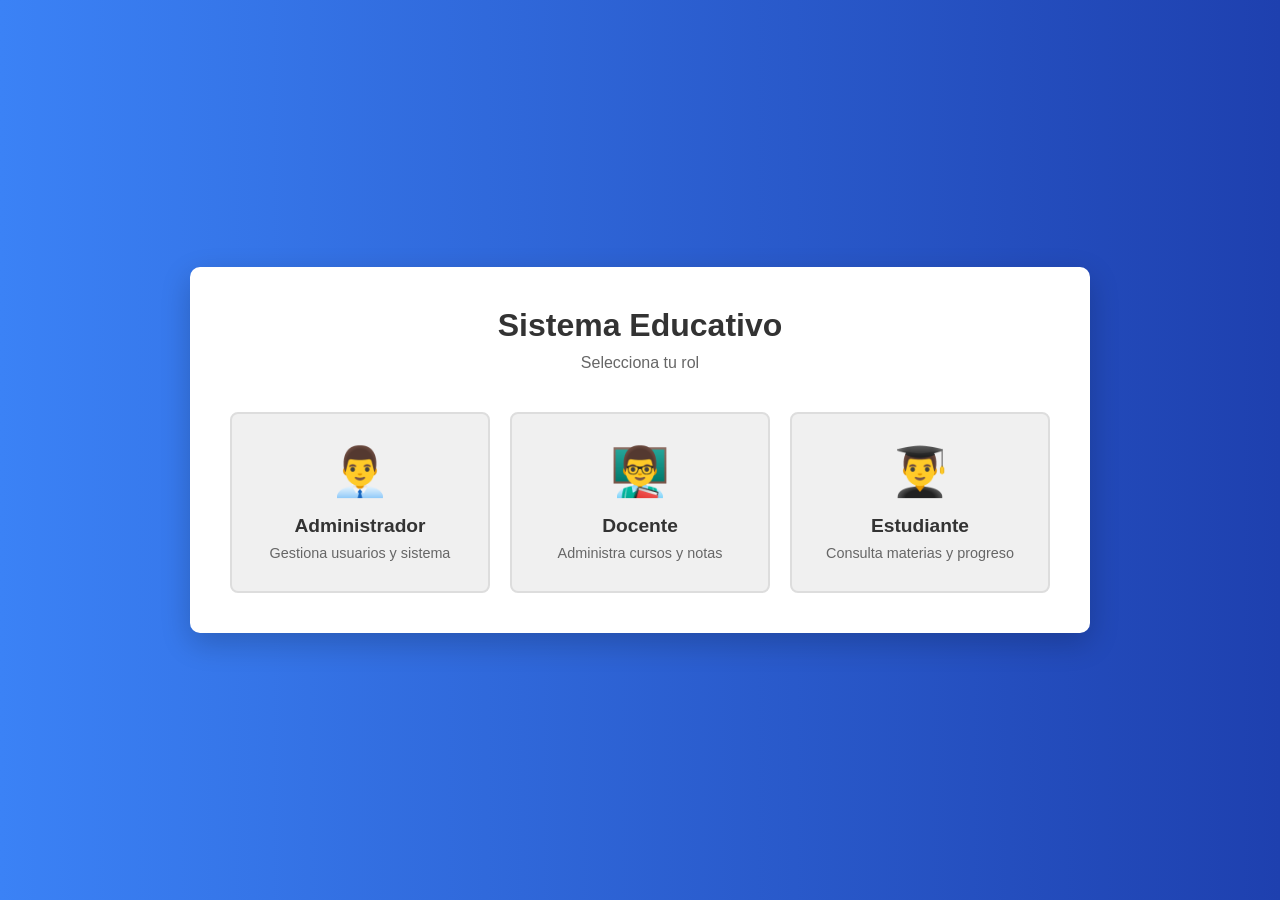
==== commit 90b2f44d: "subiendo github con el index.html" ====
--- a/index.html
+++ b/index.html
@@ -1,87 +1,85 @@
 <!DOCTYPE html>
 <html lang="es">
+
 <head>
     <meta charset="UTF-8">
     <meta name="viewport" content="width=device-width, initial-scale=1.0">
-    <title>Sistema Educativo - Inicio de Sesión</title>
-    <link rel="stylesheet" href="styles.css">
+    <title>Inicio de Sesión</title>
+    <link rel="stylesheet" href="styles y scrip/styles.css">
 </head>
+
 <body>
-    <div class="container">
-        <!-- PANEL DE ROLES -->
-        <div class="panel-container" id="rolPanel">
-            <div class="panel-header">
-                <div class="logo-section">
-                    <img src="imagenes/bibloteca.jpg" alt="Biblioteca Logo" class="logo">
-                </div>
-                <h1 class="main-title">Sistema Educativo</h1>
-                <p class="subtitle">Selecciona tu rol para continuar</p>
-            </div>
-
-            <div class="roles-grid">
-                <div class="role-card" onclick="seleccionarRol('administrador')">
-                    <div class="role-icon">👨‍💼</div>
-                    <h2 class="role-title">Administrador</h2>
-                    <p class="role-description">Gestiona usuarios y sistema</p>
+    <div class="video-fondo">
+        <video autoplay muted loop>
+            <source src="./imagenes y video/mentoria.mp4" type="video/mp4">
+        </video>
+    </div>
+    <div class="cuerpo">
+        <div class="div-container">
+            <div class="divRolPanel-rol-panel" id="rolPanel">
+                <div class="div-titulo">
+                    <h1>Sistema Educativo</h1>
+                    <p>Selecciona tu rol</p>
                 </div>
 
-                <div class="role-card" onclick="seleccionarRol('docente')">
-                    <div class="role-icon">👨‍🏫</div>
-                    <h2 class="role-title">Docente</h2>
-                    <p class="role-description">Administra cursos y notas</p>
+                <div class="roles">
+                    <div class="card" onclick="seleccionarRol('administrador')">
+                        <h2>👨‍💼</h2>
+                        <h3>Administrador</h3>
+                        <p>Gestiona usuarios y sistema</p>
+                    </div>
+
+                    <div class="card" onclick="seleccionarRol('docente')">
+                        <h2>👨‍🏫</h2>
+                        <h3>Docente</h3>
+                        <p>Administra cursos y notas</p>
+                    </div>
+
+                    <div class="card" onclick="seleccionarRol('estudiante')">
+                        <h2>👨‍🎓</h2>
+                        <h3>Estudiante</h3>
+                        <p>Consulta materias y progreso</p>
+                    </div>
+                </div>
+            </div>
+            <div class="divLoginPanel-login-panel" id="loginPanel" style="display: none;">
+                <button class="btn-atras" onclick="volverARoles()">← Atrás</button>
+
+                <div class="login-izquierda">
+                    <img src="./imagenes y video/istockphoto-1781526520-612x612.webp" alt="Biblioteca" class="biblioteca-img">
+
+                    <div class="login-contenido-izq">
+                        <h1 class="bienvenido-texto">Bienvenido</h1>
+                        <p class="frase-texto">La educación es el arma más poderosa para cambiar el mundo.</p>
+                    </div>
                 </div>
 
-                <div class="role-card" onclick="seleccionarRol('estudiante')">
-                    <div class="role-icon">👨‍🎓</div>
-                    <h2 class="role-title">Estudiante</h2>
-                    <p class="role-description">Consulta materias y progreso</p>
-                </div>
-            </div>
-        </div>
-
-        <!-- PANEL DE LOGIN -->
-        <div class="panel-container login-panel" id="loginPanel" style="display: none;">
-            <button class="btn-back" onclick="volverARoles()">← Atrás</button>
-            
-            <div class="login-content">
-                <div class="login-visual">
-                    <img src="imagenes/bibloteca.jpg" alt="Biblioteca" class="login-image">
-                </div>
-
-                <div class="login-form-wrapper">
-                    <div class="login-header">
-                        <h1 id="rolTitulo">Bienvenido</h1>
-                        <p id="rolSubtitulo">La educación es el arma más poderosa para cambiar el mundo</p>
+                <div class="login-derecha">
+                    <div class="titulo-login">
+                        <h2>Iniciar Sesión</h2>
+                        <p id="rolSubtitulo">Administrador</p>
                     </div>
 
-                    <form onsubmit="iniciarSesion(event)" class="login-form">
+                    <form onsubmit="iniciarSesion(event)" id="formLogin">
                         <div class="form-group">
-                            <label for="username">Nombre de Usuario</label>
-                            <input 
-                                type="text" 
-                                id="username" 
-                                placeholder="Ingresa tu nombre de usuario"
-                                required
-                            >
+                            <label>Nombre de Usuario</label>
+                            <input type="text" id="username" placeholder="Ingresa tu nombre" required>
                         </div>
 
                         <div class="form-group">
-                            <label for="password">Contraseña</label>
-                            <input 
-                                type="password" 
-                                id="password" 
-                                placeholder="Ingresa tu contraseña"
-                                required
-                            >
+                            <label>Contraseña</label>
+                            <input type="password" id="password" placeholder="Ingresa tu contraseña" required>
                         </div>
-
-                        <button type="submit" class="btn-login">Ingresar</button>
+                        <div <button type="button" class="btn-ingresar" onclick="iniciarSesion(event)">Ingresar</button>
                     </form>
                 </div>
             </div>
+
         </div>
     </div>
 
-    <script src="scrip.js"></script>
+
+    <script src="styles y scrip/scrip.js"></script>
 </body>
+
 </html>
--- a/styles y scrip/styles.css
+++ b/styles y scrip/styles.css
@@ -0,0 +1,340 @@
+* {
+    margin: 0;
+    padding: 0;
+    box-sizing: border-box;
+}
+
+html, body {
+    width: 100%;
+    height: 100%;
+    font-family: Arial, sans-serif;
+}
+
+body {
+    background: linear-gradient(to right, #3b82f6, #1e40af);
+    display: flex;
+    align-items: center;
+    justify-content: center;
+    min-height: 100vh;
+}
+
+.video-fondo {
+    position: fixed;
+    top: 0;
+    left: 0;
+    width: 100%;
+    height: 100%;
+    overflow: hidden;
+    z-index: -1;
+}
+
+.video-fondo video {
+    width: 100%;
+    height: 100%;
+    object-fit: cover;
+}
+.cuerpo {
+    width: 100%;
+    display: flex;
+    align-items: center;
+    justify-content: center;
+}
+
+.divRolPanel-rol-panel {
+    padding: 40px;
+    text-align: center;
+}
+
+.div-titulo h1 {
+    font-size: 2rem;
+    color: #333;
+    margin-bottom: 10px;
+}
+
+.div-titulo p {
+    font-size: 1rem;
+    color: #666;
+    margin-bottom: 40px;
+}
+
+.roles {
+    display: grid;
+    grid-template-columns: repeat(auto-fit, minmax(200px, 1fr));
+    gap: 20px;
+}
+
+.card {
+    background: #f0f0f0;
+    border: 2px solid #ddd;
+    border-radius: 8px;
+    padding: 30px 20px;
+    text-align: center;
+    cursor: pointer;
+    transition: all 0.3s;
+}
+
+.card:hover {
+    background: #e8e8e8;
+    border-color: #3b82f6;
+    transform: translateY(-5px);
+    box-shadow: 0 5px 15px rgba(59, 130, 246, 0.2);
+}
+
+.card h2 {
+    font-size: 3rem;
+    margin-bottom: 15px;
+}
+
+.card h3 {
+    font-size: 1.2rem;
+    color: #333;
+    margin-bottom: 8px;
+}
+
+.card p {
+    color: #666;
+    font-size: 0.9rem;
+}
+
+.divLoginPanel-login-panel {
+    display: grid;
+    grid-template-columns: 1fr 1fr;
+    height: 100%;
+    border-radius: 10px;
+    overflow: hidden;
+    position: relative;
+}
+.div-container {
+    background: rgb(255, 255, 255);
+    border-radius: 10px;
+    box-shadow: 0 10px 30px rgba(0, 0, 0, 0.2);
+    width: 90%;
+    max-width: 900px;
+    min-height: 350px;
+}
+
+.btn-atras {
+    position: absolute;
+    top: 15px;
+    left: 15px;
+    background: rgba(255, 255, 255, 0.2);
+    border: 1px solid rgba(255, 255, 255, 0.3);
+    padding: 10px 15px;
+    border-radius: 5px;
+    cursor: pointer;
+    font-size: 0.9rem;
+    color: white;
+    transition: all 0.2s;
+    z-index: 10;
+}
+
+.btn-atras:hover {
+    background: rgba(255, 255, 255, 0.3);
+    border-color: rgba(255, 255, 255, 0.5);
+}
+
+.login-izquierda {
+    background: linear-gradient(135deg, #1e3c72 0%, #2a5298 50%, #3b82f6 100%);
+    background-position: center;
+    display: flex;
+    align-items: center;
+    justify-content: center;
+    padding: 30px;
+    position: relative;
+    overflow: hidden;
+}
+
+.login-contenido-izq {
+   position: relative;
+    z-index: 2; /* Para que el texto esté encima de la imagen */
+    color: white;
+    text-align: left;
+    z-index: 2;
+    position: relative;
+}
+
+
+.biblioteca-img {
+    width: 100%;
+    height: 100%;
+    object-fit: cover;
+    position: absolute;
+    top: 0;
+    left: 0;
+    z-index: 1;
+}
+
+
+.bienvenido-texto {
+    font-size: 3.5rem;
+    color: #38aef3;
+    font-weight: bold;
+    margin-bottom: 20px;
+    letter-spacing: 2px;
+    animation: flotarTexto 3s ease-in-out infinite;
+}
+
+.frase-texto {
+    color: rgba(0, 0, 0, 0.85);
+    font-size: 0.95rem;
+    line-height: 1.6;
+    max-width: 300px;
+    font-style: italic;
+    animation: flotarTexto 3s ease-in-out infinite;
+}
+
+@keyframes flotarTexto {
+    0%, 100% {
+        transform: translateY(0px);
+    }
+    50% {
+        transform: translateY(-15px);
+    }
+}
+
+.login-derecha {
+    background: #f8f9fa;
+    padding: 50px 40px;
+    display: flex;
+    flex-direction: column;
+    justify-content: center;
+}
+
+.titulo-login {
+    margin-bottom: 30px;
+}
+
+.titulo-login h2 {
+    font-size: 1.8rem;
+    color: #1a73e8;
+    margin-bottom: 5px;
+    font-weight: bold;
+}
+
+.titulo-login p {
+    color: #888;
+    font-size: 0.95rem;
+}
+
+form {
+    display: flex;
+    flex-direction: column;
+    gap: 18px;
+}
+
+.form-group {
+    display: flex;
+    flex-direction: column;
+    gap: 6px;
+}
+
+.form-group label {
+    font-weight: bold;
+    color: #333;
+    font-size: 0.9rem;
+}
+
+.form-group input {
+    padding: 12px 14px;
+    border: 2px solid #ddd;
+    border-radius: 6px;
+    font-size: 0.95rem;
+    transition: all 0.2s;
+    background: white;
+}
+
+.form-group input:focus {
+    outline: none;
+    border-color: #3b82f6;
+    box-shadow: 0 0 0 3px rgba(59, 130, 246, 0.1);
+}
+
+.form-group input::placeholder {
+    color: #bbb;
+}
+
+.btn-ingresar {
+    padding: 14px 20px;
+    background: linear-gradient(to right, #00bcd4, #0097a7);
+    color: white;
+    border: none;
+    border-radius: 25px;
+    font-size: 1rem;
+    font-weight: bold;
+    cursor: pointer;
+    transition: all 0.3s;
+    margin-top: 10px;
+    box-shadow: 0 4px 12px rgba(0, 188, 212, 0.3);
+}
+
+.btn-ingresar:hover {
+    background: linear-gradient(to right, #00acc1, #00838f);
+    transform: translateY(-2px);
+    box-shadow: 0 6px 16px rgba(0, 188, 212, 0.4);
+}
+
+.btn-ingresar:active {
+    transform: translateY(0);
+}
+
+.btn-ingresar:disabled {
+    opacity: 0.6;
+    cursor: not-allowed;
+}
+
+@media (max-width: 768px) {
+    .divLoginPanel-login-panel {
+        grid-template-columns: 1fr;
+        min-height: auto;
+    }
+
+    .login-izquierda {
+        padding: 25px;
+        min-height: 250px;
+    }
+
+    .login-derecha {
+        padding: 30px;
+    }
+
+    .roles {
+        grid-template-columns: 1fr;
+    }
+
+    .bienvenido-texto {
+        font-size: 2.5rem;
+    }
+
+    .frase-texto {
+        font-size: 0.85rem;
+    }
+}
+
+@media (max-width: 480px) {
+    .div-container {
+        width: 100%;
+        border-radius: 0;
+        min-height: 100vh;
+    }
+
+    .divRolPanel-rol-panel {
+        padding: 20px;
+    }
+
+    .div-titulo h1 {
+        font-size: 1.5rem;
+    }
+
+    .login-derecha {
+        padding: 20px;
+    }
+
+    .bienvenido-texto {
+        font-size: 2rem;
+    }
+
+    .btn-atras {
+        top: 10px;
+        left: 10px;
+    }
+}
